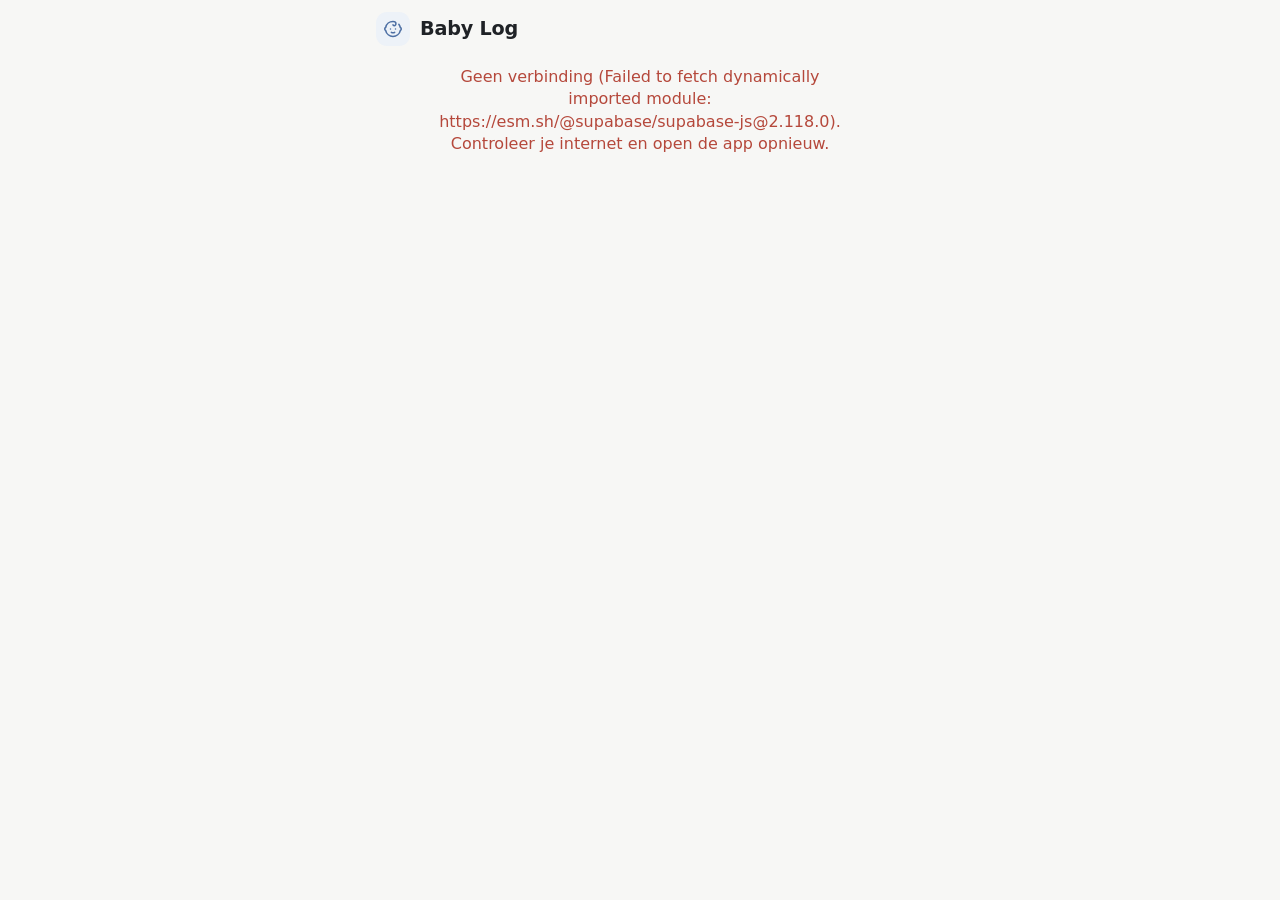
==== index.html @ 37e550c6 "Add daily vitamin K and D tick-off with evening reminder Vitamins are entries (type 'vitamin', kind " ====
<!doctype html>
<html lang="nl">
<head>
  <meta charset="utf-8">
  <meta name="viewport" content="width=device-width, initial-scale=1, viewport-fit=cover">
  <title>Baby Log</title>
  <meta name="description" content="Houd samen voedingen en luiers bij.">
  <meta name="theme-color" content="#f7f7f5" media="(prefers-color-scheme: light)">
  <meta name="theme-color" content="#131417" media="(prefers-color-scheme: dark)">
  <meta name="apple-mobile-web-app-capable" content="yes">
  <meta name="apple-mobile-web-app-status-bar-style" content="default">
  <meta name="apple-mobile-web-app-title" content="Baby Log">
  <link rel="manifest" href="manifest.webmanifest">
  <link rel="icon" href="icons/icon.svg" type="image/svg+xml">
  <link rel="apple-touch-icon" href="icons/apple-touch-icon.png">
  <link rel="stylesheet" href="styles.css">
</head>
<body>
  <!-- Icons: based on Lucide (lucide.dev, ISC license), bundled inline so they work offline. -->
  <svg xmlns="http://www.w3.org/2000/svg" style="display:none">
    <symbol id="i-baby" viewBox="0 0 24 24"><path d="M9 12h.01"/><path d="M15 12h.01"/><path d="M10 16c.5.3 1.2.5 2 .5s1.5-.2 2-.5"/><path d="M19 6.3a9 9 0 0 1 1.8 3.9 2 2 0 0 1 0 3.6 9 9 0 0 1-17.6 0 2 2 0 0 1 0-3.6A9 9 0 0 1 12 3c2 0 3.5 1.1 3.5 2.5s-.9 2.5-2 2.5c-.8 0-1.5-.4-1.5-1"/></symbol>
    <symbol id="i-settings" viewBox="0 0 24 24"><path d="M12.22 2h-.44a2 2 0 0 0-2 2v.18a2 2 0 0 1-1 1.73l-.43.25a2 2 0 0 1-2 0l-.15-.08a2 2 0 0 0-2.73.73l-.22.38a2 2 0 0 0 .73 2.73l.15.1a2 2 0 0 1 1 1.72v.51a2 2 0 0 1-1 1.74l-.15.09a2 2 0 0 0-.73 2.73l.22.38a2 2 0 0 0 2.73.73l.15-.08a2 2 0 0 1 2 0l.43.25a2 2 0 0 1 1 1.73V20a2 2 0 0 0 2 2h.44a2 2 0 0 0 2-2v-.18a2 2 0 0 1 1-1.73l.43-.25a2 2 0 0 1 2 0l.15.08a2 2 0 0 0 2.73-.73l.22-.39a2 2 0 0 0-.73-2.73l-.15-.08a2 2 0 0 1-1-1.74v-.5a2 2 0 0 1 1-1.74l.15-.09a2 2 0 0 0 .73-2.73l-.22-.38a2 2 0 0 0-2.73-.73l-.15.08a2 2 0 0 1-2 0l-.43-.25a2 2 0 0 1-1-1.73V4a2 2 0 0 0-2-2z"/><circle cx="12" cy="12" r="3"/></symbol>
    <symbol id="i-bottle" viewBox="0 0 24 24"><path d="M8 2h8"/><path d="M9 2v2.789a4 4 0 0 1-.672 2.219l-.656.984A4 4 0 0 0 7 10.212V20a2 2 0 0 0 2 2h6a2 2 0 0 0 2-2v-9.789a4 4 0 0 0-.672-2.219l-.656-.984A4 4 0 0 1 15 4.788V2"/><path d="M7 15a6.472 6.472 0 0 1 5 0 6.47 6.47 0 0 0 5 0"/></symbol>
    <symbol id="i-droplet" viewBox="0 0 24 24"><path d="M12 22a7 7 0 0 0 7-7c0-2-1-3.9-3-5.5s-3.5-4-4-6.5c-.5 2.5-2 4.9-4 6.5C6 11.1 5 13 5 15a7 7 0 0 0 7 7z"/></symbol>
    <symbol id="i-poop" viewBox="0 0 24 24"><path d="M5.5 20.5h13a2.5 2.5 0 0 0 0-5h-13a2.5 2.5 0 0 0 0 5Z"/><path d="M7.5 15.5a2.5 2.5 0 0 1 0-5h9a2.5 2.5 0 0 1 0 5"/><path d="M9.5 10.5a2.5 2.5 0 0 1 0-5h3c1.2 0 2-1.2 1.6-2.5 1.8.5 3.4 2 3.4 4 0 1.9-1.3 3.5-3 3.5"/></symbol>
    <symbol id="i-play" viewBox="0 0 24 24"><polygon points="6 3 20 12 6 21 6 3"/></symbol>
    <symbol id="i-pause" viewBox="0 0 24 24"><rect x="14" y="4" width="4" height="16" rx="1"/><rect x="6" y="4" width="4" height="16" rx="1"/></symbol>
    <symbol id="i-chevron-left" viewBox="0 0 24 24"><path d="m15 18-6-6 6-6"/></symbol>
    <symbol id="i-chevron-right" viewBox="0 0 24 24"><path d="m9 18 6-6-6-6"/></symbol>
    <symbol id="i-history" viewBox="0 0 24 24"><path d="M3 12a9 9 0 1 0 9-9 9.75 9.75 0 0 0-6.74 2.74L3 8"/><path d="M3 3v5h5"/><path d="M12 7v5l4 2"/></symbol>
    <symbol id="i-bell" viewBox="0 0 24 24"><path d="M10.268 21a2 2 0 0 0 3.464 0"/><path d="M3.262 15.326A1 1 0 0 0 4 17h16a1 1 0 0 0 .74-1.673C19.41 13.956 18 12.499 18 8A6 6 0 0 0 6 8c0 4.499-1.411 5.956-2.738 7.326"/></symbol>
    <symbol id="i-circle" viewBox="0 0 24 24"><circle cx="12" cy="12" r="9"/></symbol>
    <symbol id="i-circle-check" viewBox="0 0 24 24"><circle cx="12" cy="12" r="9"/><path d="m8.5 12 2.5 2.5 4.5-5"/></symbol>
    <symbol id="i-pipette" viewBox="0 0 24 24"><path d="m2 22 1-1h3l9-9"/><path d="M3 21v-3l9-9"/><path d="m15 6 3.4-3.4a2.1 2.1 0 1 1 3 3L18 9l.4.4a2.1 2.1 0 1 1-3 3l-3.8-3.8a2.1 2.1 0 1 1 3-3l.4.4Z"/></symbol>
    <symbol id="i-clock" viewBox="0 0 24 24"><circle cx="12" cy="12" r="10"/><polyline points="12 6 12 12 16 14"/></symbol>
  </svg>
  <header class="topbar">
    <h1><span class="logo"><svg class="i" aria-hidden="true"><use href="#i-baby"/></svg></span>Baby Log</h1>
    <button id="settings-btn" class="icon-btn" aria-label="Instellingen">
      <svg class="i" aria-hidden="true"><use href="#i-settings"/></svg>
    </button>
  </header>

  <!-- Shared mode: sign in, then create or join a baby's log -->
  <section id="gate" class="gate" hidden aria-live="polite">
    <p id="gate-invite" class="gate-invite" hidden></p>

    <form id="gate-signin" class="gate-card" hidden>
      <h2>Inloggen</h2>
      <p class="muted">We mailen je een link om in te loggen. Geen wachtwoord nodig.</p>
      <label class="field">E-mailadres
        <input type="email" id="signin-email" required autocomplete="email" inputmode="email" placeholder="jij@voorbeeld.nl">
      </label>
      <button class="primary">Stuur me een inloglink</button>
    </form>

    <form id="gate-code" class="gate-card" hidden>
      <h2>Check je e-mail</h2>
      <p class="muted">We hebben een e-mail gestuurd naar <b id="code-email"></b>. <span id="code-hint">Tik op de link op deze telefoon, of vul hier de code uit de e-mail in.</span></p>
      <label class="field">Code
        <input type="text" id="signin-code" inputmode="numeric" autocomplete="one-time-code" pattern="[0-9]{6,10}" maxlength="10" required placeholder="123456">
      </label>
      <button class="primary">Inloggen</button>
      <button type="button" class="link-btn" id="code-back">Ander e-mailadres gebruiken</button>
    </form>

    <form id="gate-join" class="gate-card" hidden>
      <h2 id="join-title">Meedoen met het logboek</h2>
      <label class="field">Je naam
        <input type="text" id="join-name" maxlength="40" required autocomplete="given-name" placeholder="bijv. Sam">
        <small>Staat bij wat je invoert, zodat anderen zien wie het deed.</small>
      </label>
      <button class="primary">Meedoen</button>
      <button type="button" class="link-btn" id="join-skip">Nu niet, ik maak mijn eigen logboek</button>
    </form>

    <form id="gate-create" class="gate-card" hidden>
      <h2>Maak je logboek aan</h2>
      <p class="muted">Daarna kun je meteen andere verzorgers uitnodigen.</p>
      <label class="field">Naam van de baby
        <input type="text" id="create-baby" maxlength="60" required placeholder="bijv. Mila">
      </label>
      <label class="field">Je naam
        <input type="text" id="create-name" maxlength="40" required autocomplete="given-name" placeholder="bijv. Alex">
      </label>
      <button class="primary">Logboek aanmaken</button>
      <p class="muted">Heb je een uitnodigingslink gekregen? Open die link om mee te doen met dat logboek.</p>
    </form>

    <p id="gate-error" class="gate-error" role="alert" hidden></p>
  </section>

  <main>
    <div id="mode-banner" class="banner" hidden></div>

    <section class="status" aria-live="polite">
      <article class="status-card feed" id="feed-card">
        <h2><span class="badge"><svg class="i" aria-hidden="true"><use href="#i-bottle"/></svg></span>Laatste voeding</h2>
        <p class="ago" id="last-feed-ago">–</p>
        <p class="detail" id="last-feed-detail">Nog niets gelogd</p>
        <p class="next" id="next-feed"></p>
      </article>
      <article class="status-card diaper">
        <h2><span class="badge"><svg class="i" aria-hidden="true"><use href="#i-droplet"/></svg></span>Laatste luier</h2>
        <p class="ago" id="last-diaper-ago">–</p>
        <p class="detail" id="last-diaper-detail">Nog niets gelogd</p>
      </article>
    </section>
    <div id="due-banner" class="due-banner" role="status" hidden><svg class="i" aria-hidden="true"><use href="#i-bell"/></svg><span id="due-text"></span></div>
    <div id="vit-banner" class="due-banner" role="status" hidden><svg class="i" aria-hidden="true"><use href="#i-bell"/></svg><span id="vit-banner-text"></span></div>

    <section class="actions" aria-label="Iets loggen">
      <h2 class="section-title">Voeding</h2>
      <div id="feed-idle">
        <button class="big-btn feed wide" id="start-feed">
          <svg class="i lg" aria-hidden="true"><use href="#i-bottle"/></svg><span>Voeding starten</span>
        </button>
        <button class="link-btn subtle" id="add-past-feed"><svg class="i" aria-hidden="true"><use href="#i-history"/></svg>Eerdere voeding invoeren</button>
      </div>

      <div id="feed-active" class="session-card" hidden>
        <div class="session-head">
          <div>
            <strong>Voeding bezig</strong>
            <span class="muted" id="session-since"></span>
          </div>
          <button class="link-btn subtle" id="session-edit">Aanpassen</button>
        </div>
        <div class="btn-row two">
          <button class="big-btn feed timer" data-side="left">
            <span class="side">Links</span>
            <span class="clock" id="clock-left">0:00</span>
            <span class="state" id="state-left"><svg class="i" aria-hidden="true"><use href="#i-play"/></svg>Start</span>
          </button>
          <button class="big-btn feed timer" data-side="right">
            <span class="side">Rechts</span>
            <span class="clock" id="clock-right">0:00</span>
            <span class="state" id="state-right"><svg class="i" aria-hidden="true"><use href="#i-play"/></svg>Start</span>
          </button>
        </div>
        <div class="bottle-row">
          <span class="row-label"><svg class="i" aria-hidden="true"><use href="#i-bottle"/></svg>Fles</span>
          <div class="chips" id="session-bottle-chips"></div>
        </div>
        <div class="session-actions">
          <button class="secondary" id="session-cancel">Annuleren</button>
          <button class="primary" id="session-finish">Voeding afronden</button>
        </div>
      </div>

      <h2 class="section-title">Luier</h2>
      <div class="btn-row">
        <button class="big-btn diaper" data-type="diaper" data-kind="wet">
          <svg class="i lg" aria-hidden="true"><use href="#i-droplet"/></svg><span>Nat</span>
        </button>
        <button class="big-btn diaper" data-type="diaper" data-kind="dirty">
          <svg class="i lg" aria-hidden="true"><use href="#i-poop"/></svg><span>Poep</span>
        </button>
        <button class="big-btn diaper" data-type="diaper" data-kind="both">
          <span class="pair"><svg class="i lg" aria-hidden="true"><use href="#i-droplet"/></svg><svg class="i lg" aria-hidden="true"><use href="#i-poop"/></svg></span><span>Beide</span>
        </button>
      </div>

      <h2 class="section-title">Vitamines vandaag</h2>
      <div class="vit-row" id="vit-today"></div>
    </section>

    <section class="day" aria-label="Dagoverzicht">
      <div class="day-head">
        <button class="icon-btn small" id="day-prev" aria-label="Vorige dag"><svg class="i" aria-hidden="true"><use href="#i-chevron-left"/></svg></button>
        <h2 id="day-title">Vandaag</h2>
        <button class="icon-btn small" id="day-next" aria-label="Volgende dag"><svg class="i" aria-hidden="true"><use href="#i-chevron-right"/></svg></button>
      </div>
      <div class="vit-day" id="vit-day-wrap" hidden>
        <span class="row-label"><svg class="i" aria-hidden="true"><use href="#i-pipette"/></svg>Vitamines</span>
        <div class="vit-row compact" id="vit-day"></div>
      </div>
      <div class="day-stats" id="day-stats"></div>
      <div class="day-bar" id="day-bar" aria-hidden="true"></div>
      <ol id="timeline" class="timeline"></ol>
      <p id="timeline-empty" class="empty">Nog niets gelogd op deze dag.</p>
    </section>
  </main>

  <div id="toast" class="toast" role="status" hidden>
    <span id="toast-text"></span>
    <button id="toast-undo" class="link-btn">Ongedaan maken</button>
  </div>

  <!-- Feeding session: finish, edit or enter afterwards -->
  <dialog id="session-dialog" class="sheet">
    <form method="dialog" id="session-form">
      <h2 id="session-title" tabindex="-1" autofocus>Voeding afronden</h2>
      <div class="grid-2 times">
        <label class="field">Begin
          <input type="datetime-local" id="s-start" required>
        </label>
        <label class="field">Einde
          <input type="datetime-local" id="s-end">
        </label>
      </div>
      <p class="muted small" id="s-duration"></p>
      <div class="grid-3">
        <label class="field">Links (min)
          <input type="number" id="s-left" inputmode="numeric" min="0" max="600" placeholder="0">
        </label>
        <label class="field">Rechts (min)
          <input type="number" id="s-right" inputmode="numeric" min="0" max="600" placeholder="0">
        </label>
        <label class="field">Fles (ml)
          <input type="number" id="s-ml" inputmode="numeric" min="0" max="999" placeholder="0">
        </label>
      </div>
      <div class="chips" id="s-ml-chips"></div>
      <fieldset class="tags">
        <legend>Hoe ging het?</legend>
        <div class="chips" id="s-tags-how"></div>
      </fieldset>
      <fieldset class="tags">
        <legend>Baby was</legend>
        <div class="chips" id="s-tags-baby"></div>
      </fieldset>
      <label class="field">Notitie
        <input type="text" id="s-note" maxlength="500" placeholder="Optioneel">
      </label>
      <div class="sheet-actions">
        <button value="delete" formnovalidate class="danger" id="s-delete">Verwijderen</button>
        <span class="spacer"></span>
        <button value="cancel" formnovalidate class="secondary">Annuleren</button>
        <button value="save" class="primary" id="s-save">Opslaan</button>
      </div>
    </form>
  </dialog>

  <!-- Edit diaper (or old single feed) -->
  <dialog id="edit-dialog" class="sheet">
    <form method="dialog" id="edit-form">
      <h2 id="edit-title" tabindex="-1" autofocus>Bewerken</h2>
      <label class="field">Tijd
        <input type="datetime-local" id="edit-time" required>
      </label>
      <label class="field" id="edit-amount-field">Hoeveelheid (ml)
        <input type="number" id="edit-amount" inputmode="numeric" min="1" max="999">
      </label>
      <label class="field">Notitie
        <input type="text" id="edit-note" maxlength="500" placeholder="Optioneel">
      </label>
      <div class="sheet-actions">
        <button value="delete" formnovalidate class="danger" id="edit-delete">Verwijderen</button>
        <span class="spacer"></span>
        <button value="cancel" formnovalidate class="secondary">Annuleren</button>
        <button value="save" class="primary">Opslaan</button>
      </div>
    </form>
  </dialog>

  <!-- Settings / first run -->
  <dialog id="settings-dialog" class="sheet">
    <form method="dialog" id="settings-form">
      <h2 id="settings-title" tabindex="-1" autofocus>Instellingen</h2>
      <label class="field">Je naam
        <input type="text" id="settings-name" maxlength="40" placeholder="bijv. Alex" autocomplete="given-name">
        <small>Staat bij wat je logt, zodat anderen zien wie het deed.</small>
      </label>
      <label class="field">Voedingsinterval (uur)
        <input type="number" id="settings-interval" inputmode="decimal" min="1" max="8" step="0.5">
        <small>Na zoveel uur sinds het begin van de laatste voeding krijg je een seintje.</small>
      </label>
      <div id="share-block" class="share-block">
        <h3 id="members-title">Verzorgers</h3>
        <ul id="member-list" class="member-list"></ul>
        <h3>Iemand uitnodigen</h3>
        <p class="muted">Maakt een link die 7 dagen werkt. Wie hem opent, logt in met e-mail en doet mee met dit logboek.</p>
        <button type="button" id="make-invite" class="secondary">Uitnodigingslink maken</button>
        <div class="copy-row" id="invite-row" hidden>
          <input type="text" id="invite-link" readonly aria-label="Uitnodigingslink">
          <button type="button" id="copy-invite" class="secondary">Delen</button>
        </div>
        <p class="muted" id="open-invites" hidden>
          <span id="open-invites-text"></span>
          <button type="button" class="link-btn" id="revoke-invites">Intrekken</button>
        </p>
        <p class="muted signed-in">Ingelogd als <span id="signed-in-as"></span>
          <button type="button" class="link-btn" id="sign-out">Uitloggen</button></p>
      </div>
      <p id="local-note" class="muted" hidden>
        Dit logboek staat alleen op dit apparaat. Koppel Supabase om het tussen telefoons te delen (zie de README).
      </p>
      <div class="sheet-actions">
        <span class="spacer"></span>
        <button value="save" class="primary">Klaar</button>
      </div>
    </form>
  </dialog>

  <script type="module" src="js/app.js"></script>
</body>
</html>
---- styles.css ----
:root {
  --bg: #f7f7f5;
  --surface: #ffffff;
  --surface-2: #f0f0ed;
  --text: #1f2226;
  --muted: #71747b;
  --border: #e7e6e2;
  --feed: #4d6fa3;
  --feed-soft: #edf2f8;
  --diaper: #4c8770;
  --diaper-soft: #ebf4ef;
  --danger: #b5483b;
  --shadow: 0 1px 2px rgb(20 24 30 / .04);
  --radius: 18px;
  color-scheme: light;
}
@media (prefers-color-scheme: dark) {
  :root {
    --bg: #131417;
    --surface: #1c1d21;
    --surface-2: #25272c;
    --text: #e9e9e7;
    --muted: #9b9da4;
    --border: #2c2e34;
    --feed: #9fb7dd;
    --feed-soft: #1f2734;
    --diaper: #90c7b0;
    --diaper-soft: #1a2a24;
    --danger: #ec8b7c;
    --shadow: none;
    color-scheme: dark;
  }
}

* { box-sizing: border-box; }
html { -webkit-text-size-adjust: 100%; }
body {
  margin: 0;
  background: var(--bg);
  color: var(--text);
  font: 16px/1.4 system-ui, -apple-system, "Segoe UI", Roboto, sans-serif;
  padding: env(safe-area-inset-top) env(safe-area-inset-right) env(safe-area-inset-bottom) env(safe-area-inset-left);
}
button, input { font: inherit; color: inherit; }
button { cursor: pointer; -webkit-tap-highlight-color: transparent; }
[hidden] { display: none !important; }

.topbar, main { max-width: 560px; margin: 0 auto; padding: 0 16px; }
.topbar { display: flex; align-items: center; justify-content: space-between; padding-top: 12px; }
.topbar h1 { font-size: 1.2rem; margin: 0; display: flex; align-items: center; gap: 10px; letter-spacing: -.01em; }
.logo { display: grid; place-items: center; width: 34px; height: 34px; border-radius: 11px; background: var(--feed-soft); color: var(--feed); }
.logo .i { width: 20px; height: 20px; }

/* icons (sprite in index.html) */
.i { width: 18px; height: 18px; flex: none; fill: none; stroke: currentColor; stroke-width: 1.8; stroke-linecap: round; stroke-linejoin: round; vertical-align: -3px; }
.i.lg { width: 28px; height: 28px; stroke-width: 1.6; }
.icon-btn { background: none; border: 0; padding: 10px; margin-right: -10px; border-radius: 50%; }
.icon-btn { color: var(--muted); display: grid; place-items: center; }
.icon-btn .i { width: 22px; height: 22px; }

.banner {
  margin: 8px 0 0; padding: 10px 14px; border-radius: 12px;
  background: var(--surface-2); color: var(--muted); font-size: .9rem;
}
.banner.error { color: var(--danger); }

.status { display: grid; grid-template-columns: 1fr 1fr; gap: 12px; margin-top: 14px; }
.status-card {
  background: var(--surface); border-radius: var(--radius); padding: 14px 16px;
  box-shadow: var(--shadow); border: 1px solid var(--border);
}
.status-card h2 { margin: 0; font-size: .85rem; font-weight: 600; color: var(--muted); display: flex; flex-direction: column; align-items: flex-start; gap: 10px; }
.status-card .badge { display: grid; place-items: center; width: 28px; height: 28px; border-radius: 9px; background: var(--feed-soft); color: var(--feed); }
.status-card.diaper .badge { background: var(--diaper-soft); color: var(--diaper); }
.status-card .badge .i { width: 16px; height: 16px; }
.status-card .ago { margin: 10px 0 2px; font-size: 1.45rem; font-weight: 700; letter-spacing: -.01em; line-height: 1.2; font-variant-numeric: tabular-nums; }
.status-card .detail { margin: 0; color: var(--muted); font-size: .9rem; }

.section-title { font-size: .95rem; font-weight: 600; color: var(--text); margin: 26px 0 10px; }
.btn-row { display: grid; grid-template-columns: repeat(3, 1fr); gap: 10px; }
.big-btn {
  position: relative; min-height: 96px; border: 0; border-radius: var(--radius);
  display: flex; flex-direction: column; align-items: center; justify-content: center; gap: 4px;
  font-weight: 600; font-size: 1rem; gap: 8px;
  transition: transform .08s ease, filter .15s ease;
}
.big-btn:active { transform: scale(.96); }
.big-btn .pair { display: flex; gap: 2px; height: 28px; align-items: center; }
.big-btn .pair .i.lg { width: 24px; height: 24px; }
.big-btn.feed { background: var(--feed-soft); color: var(--feed); }
.big-btn.diaper { background: var(--diaper-soft); color: var(--diaper); }
.big-btn .hint {
  position: absolute; top: 6px; right: 8px; font-size: .68rem; font-weight: 700;
  background: var(--feed); color: var(--surface); border-radius: 999px; padding: 1px 7px;
}
.big-btn .hint:empty { display: none; }
.big-btn.flash { animation: flash .5s ease; }
@keyframes flash { 50% { filter: brightness(1.15) saturate(1.3); transform: scale(1.03); } }

.today {
  display: flex; flex-wrap: wrap; gap: 8px 18px; margin-top: 18px; padding: 12px 16px;
  background: var(--surface); border-radius: var(--radius); box-shadow: var(--shadow); font-size: .92rem;
}
.today:empty { display: none; }
.today b { font-variant-numeric: tabular-nums; }
.today .label { color: var(--muted); margin-right: auto; width: 100%; font-size: .8rem; text-transform: uppercase; letter-spacing: .04em; }

.timeline { list-style: none; margin: 0; padding: 0 0 40px; }
.timeline .day { font-size: .8rem; font-weight: 600; color: var(--muted); margin: 16px 0 6px; }
.entry {
  display: flex; align-items: center; gap: 12px; width: 100%; text-align: left;
  background: var(--surface); border: 1px solid var(--border); border-radius: 14px; padding: 12px 14px; margin-bottom: 8px;
  box-shadow: var(--shadow);
}
.entry .time { font-variant-numeric: tabular-nums; font-weight: 600; min-width: 3.2em; }
.entry .dot { display: grid; place-items: center; width: 32px; height: 32px; border-radius: 10px; background: var(--feed-soft); color: var(--feed); flex: none; }
.entry.diaper .dot { background: var(--diaper-soft); color: var(--diaper); }
.entry .dot .i { width: 17px; height: 17px; }
.entry .what { flex: 1; min-width: 0; }
.entry .what small { display: block; color: var(--muted); white-space: nowrap; overflow: hidden; text-overflow: ellipsis; }
.entry .gap { color: var(--muted); font-size: .82rem; white-space: nowrap; }
.empty { color: var(--muted); text-align: center; padding: 24px 0; }

.toast {
  position: fixed; left: 50%; bottom: calc(18px + env(safe-area-inset-bottom)); transform: translateX(-50%);
  background: var(--text); color: var(--bg); border-radius: 999px; padding: 10px 10px 10px 18px;
  display: flex; gap: 12px; align-items: center; box-shadow: 0 6px 24px rgb(0 0 0 / .25);
  width: max-content; max-width: calc(100vw - 32px); z-index: 10;
}
#toast-text { overflow: hidden; text-overflow: ellipsis; white-space: nowrap;
}
.link-btn { background: none; border: 0; color: inherit; font-weight: 700; padding: 6px 10px; text-decoration: underline; }

.sheet {
  border: 0; padding: 0; border-radius: 22px 22px 0 0; width: 100%; max-width: 560px;
  margin: auto auto 0; background: var(--surface); color: var(--text);
}
@media (min-width: 600px) { .sheet { border-radius: 22px; margin: auto; } }
.sheet::backdrop { background: rgb(0 0 0 / .4); }
.sheet form { padding: 20px 16px calc(20px + env(safe-area-inset-bottom)); display: grid; gap: 14px; }
.sheet h2 { margin: 0; font-size: 1.2rem; }
.sheet h3 { margin: 0 0 4px; font-size: 1rem; }
.field { display: grid; gap: 6px; font-weight: 600; font-size: .9rem; }
.field small { font-weight: 400; color: var(--muted); }
.field input, .copy-row input {
  width: 100%; padding: 12px; border-radius: 12px; border: 1px solid var(--border);
  background: var(--bg); font-size: 1rem; min-width: 0;
}
.chips { display: flex; flex-wrap: wrap; gap: 8px; }
.chip {
  border: 1px solid var(--border); background: var(--bg); border-radius: 999px;
  padding: 10px 16px; font-weight: 600; font-variant-numeric: tabular-nums;
}
.chip { background: var(--surface); }
.chip[aria-pressed="true"] { background: var(--feed); color: var(--surface); border-color: var(--feed); }
.sheet-actions { display: flex; gap: 10px; align-items: center; justify-content: flex-end; margin-top: 4px; }
.sheet-actions .spacer { flex: 1; }
.primary, .secondary, .danger { border-radius: 12px; padding: 12px 18px; font-weight: 600; border: 0; }
.primary { background: var(--feed); color: var(--surface); }
.secondary { background: var(--surface-2); }
.danger { background: none; color: var(--danger); padding-left: 4px; }
.muted { color: var(--muted); margin: 0; font-size: .9rem; }
.share-block { display: grid; gap: 6px; }
.copy-row { display: flex; gap: 8px; }

/* sign-in / join / create screen (shared mode) */
.gate { max-width: 460px; margin: 0 auto; padding: 20px 16px 40px; display: grid; gap: 14px; }
.gate-card {
  background: var(--surface); border-radius: var(--radius); box-shadow: var(--shadow); border: 1px solid var(--border);
  padding: 20px 16px; display: grid; gap: 14px;
}
.gate-card h2 { margin: 0; font-size: 1.25rem; }
.gate-card .link-btn { justify-self: center; font-weight: 600; color: var(--muted); }
.gate-invite { margin: 0; padding: 12px 16px; border-radius: 14px; background: var(--feed-soft); color: var(--feed); font-weight: 600; }
.gate-error { margin: 0; color: var(--danger); text-align: center; }
button:disabled { opacity: .6; cursor: default; }

/* caregivers list in settings */
.member-list { list-style: none; margin: 0 0 10px; padding: 0; display: grid; gap: 4px; }
.member-list li { display: flex; align-items: center; gap: 8px; padding: 8px 12px; background: var(--bg); border-radius: 12px; }
.member-list .who { flex: 1; min-width: 0; overflow: hidden; text-overflow: ellipsis; white-space: nowrap; }
.member-list .role { color: var(--muted); font-size: .8rem; }
.member-list .danger { padding: 4px 6px; font-size: .9rem; }
.share-block h3 { margin-top: 6px; }
.signed-in { margin-top: 8px; word-break: break-all; }
.signed-in .link-btn { padding: 4px 6px; }

/* ---------- feeding sessions ---------- */
:root { --due: #a86a22; --due-soft: #f8efe2; }
@media (prefers-color-scheme: dark) { :root { --due: #e5b475; --due-soft: #2e2519; } }

.status-card .next { margin: 6px 0 0; font-size: .85rem; font-weight: 600; color: var(--feed); }
.status-card .next:empty { display: none; }
.status-card.due { border-color: var(--due); }
.status-card.due .badge { background: var(--due-soft); color: var(--due); }
.status-card.due .ago, .status-card.due .next { color: var(--due); }
.due-banner {
  margin-top: 12px; padding: 12px 14px; border-radius: 14px;
  background: var(--due-soft); color: var(--due); font-weight: 600; font-size: .92rem;
  display: flex; gap: 10px; align-items: flex-start;
}
.due-banner .i { margin-top: 1px; }

.big-btn.wide { width: 100%; min-height: 84px; flex-direction: row; gap: 12px; font-size: 1.15rem; }
.link-btn.subtle { color: var(--muted); font-weight: 600; font-size: .9rem; text-decoration: none; padding: 10px 4px; display: inline-flex; align-items: center; gap: 6px; }
.link-btn.subtle .i { width: 16px; height: 16px; }
#feed-idle { display: grid; justify-items: center; gap: 2px; }

.session-card {
  background: var(--surface); border-radius: var(--radius); padding: 14px; box-shadow: var(--shadow);
  display: grid; gap: 12px; border: 1.5px solid var(--feed);
}
.session-head { display: flex; justify-content: space-between; align-items: center; gap: 8px; }
.session-head .muted { display: inline; font-size: .85rem; }
.session-head .link-btn { padding: 4px; flex: none; }
.btn-row.two { grid-template-columns: 1fr 1fr; }
.big-btn.timer { min-height: 120px; gap: 2px; }
.big-btn.timer .side { font-size: .95rem; }
.big-btn.timer .clock { font-size: 2rem; font-weight: 700; font-variant-numeric: tabular-nums; line-height: 1.1; }
.big-btn.timer .state { font-size: .85rem; opacity: .85; display: inline-flex; align-items: center; gap: 5px; }
.big-btn.timer .state .i { width: 13px; height: 13px; fill: currentColor; }
.big-btn.timer.running { background: var(--feed); color: var(--surface); }
.bottle-row { display: grid; gap: 8px; font-weight: 600; color: var(--muted); font-size: .9rem; }
.row-label { display: flex; align-items: center; gap: 6px; }
.row-label .i { width: 16px; height: 16px; }
.session-actions { display: grid; grid-template-columns: 1fr 2fr; gap: 10px; }

.grid-2, .grid-3 { display: grid; gap: 10px; }
.grid-2 { grid-template-columns: 1fr 1fr; }
.grid-3 { grid-template-columns: 1fr 1fr 1fr; }
.grid-2 input[type="datetime-local"] { font-size: .9rem; padding: 10px 8px; }
.small { font-size: .85rem; }
.tags { border: 0; padding: 0; margin: 0; }
.tags legend { font-weight: 600; font-size: .9rem; margin-bottom: 8px; padding: 0; }
.chip { padding: 8px 14px; font-size: .9rem; }
/* ---------- bottom sheets on small phones (iPhone 13 mini, Safari top or bottom address bar) ---------- */
/* vh in iOS Safari ignores the address bar, so a 92vh sheet was taller than the visible screen and its
   top (the times) slid under the bar. dvh follows the real visible height; vh stays as fallback. */
.sheet {
  max-height: calc(100vh - 24px);
  max-height: calc(100dvh - max(12px, env(safe-area-inset-top)) - 12px);
  overflow-y: auto; overscroll-behavior: contain; -webkit-overflow-scrolling: touch;
}
/* keep the page behind the sheet still */
html:has(dialog[open]) { overflow: hidden; }
.sheet h2:focus { outline: none; }
/* iOS zooms in on any field under 16px when you tap it, which pushed the sheet off screen */
input, select, textarea { font-size: max(16px, 1rem) !important; }
/* iOS draws date/time fields as centered pills with their own height; make them look like the other fields */
input[type="datetime-local"] {
  -webkit-appearance: none; appearance: none; display: block;
  min-height: 48px; text-align: left; line-height: 1.3;
}
input[type="datetime-local"]::-webkit-date-and-time-value { text-align: left; margin: 0; }
.grid-2 input[type="datetime-local"] { padding: 12px; }
/* save/cancel stay in view while scrolling a long sheet */
.sheet-actions {
  position: sticky; bottom: 0; z-index: 1;
  margin: 4px -16px calc(-20px - env(safe-area-inset-bottom));
  padding: 12px 16px calc(12px + env(safe-area-inset-bottom));
  background: var(--surface); border-top: 1px solid var(--border);
}
@media (max-width: 420px) {
  /* two full date+time values don't fit side by side on a 375px screen */
  .grid-2.times { grid-template-columns: 1fr; gap: 12px; }
  .grid-2.times .field { grid-template-columns: 4.2em 1fr; align-items: center; }
  .sheet form { gap: 12px; }
  /* Verwijderen + Annuleren + Afronden were wider than the screen and pushed the whole sheet sideways */
  .sheet-actions { display: grid; grid-template-columns: auto 1fr 1.3fr; gap: 8px; }
  .sheet-actions:not(:has(.danger:not([hidden]))) { grid-template-columns: 1fr 1.3fr; }
  .sheet-actions .spacer { display: none; }
  .sheet-actions > button:only-of-type { grid-column: 1 / -1; }
  .sheet-actions .primary, .sheet-actions .secondary { padding: 12px 8px; }
  .sheet-actions .danger { padding: 12px 4px 12px 0; }
}
.sheet form { grid-template-columns: minmax(0, 1fr); }
.sheet { overflow-x: hidden; }

/* ---------- day overview ---------- */
.day { margin-top: 26px; padding-bottom: 40px; }
.day-head { display: flex; align-items: center; justify-content: space-between; }
.day-head h2 { margin: 0; font-size: 1.1rem; }
.icon-btn.small { padding: 8px; margin: 0; color: var(--muted); border-radius: 10px; background: var(--surface); border: 1px solid var(--border); }
.icon-btn.small .i { width: 18px; height: 18px; }
.icon-btn.small:disabled { opacity: .25; }
.day-stats {
  display: grid; grid-template-columns: repeat(3, 1fr); gap: 8px; margin-top: 10px;
}
.day-stats:empty { display: none; }
.stat { background: var(--surface); border: 1px solid var(--border); border-radius: 14px; padding: 10px 12px; box-shadow: var(--shadow); display: grid; }
.stat b { font-size: 1.25rem; font-variant-numeric: tabular-nums; }
.stat b small { color: var(--muted); font-weight: 400; margin: 0 2px; }
.stat span { color: var(--muted); font-size: .78rem; }
.day-bar {
  position: relative; height: 34px; margin: 14px 0 22px; border-radius: 8px; background: var(--surface-2);
}
.day-bar .blk { position: absolute; top: 4px; bottom: 4px; border-radius: 4px; background: var(--feed); }
.day-bar .tick { position: absolute; top: 0; bottom: 0; width: 3px; margin-left: -1px; border-radius: 2px; background: var(--diaper); opacity: .8; }
.day-bar .now { position: absolute; top: -3px; bottom: -3px; width: 2px; background: var(--text); opacity: .5; }
.day-bar .hour { position: absolute; top: 100%; font-size: .68rem; color: var(--muted); transform: translateX(-50%); margin-top: 3px; }
.day-bar .hour:first-of-type { transform: none; }
.entry .time small { display: block; font-weight: 400; color: var(--muted); font-size: .8rem; }

/* ---------- vitamin K and D drops ---------- */
:root { --vit: #7d6aa8; --vit-soft: #f1eef8; }
@media (prefers-color-scheme: dark) { :root { --vit: #bcaee0; --vit-soft: #262233; } }
.vit-row { display: grid; grid-template-columns: 1fr 1fr; gap: 10px; }
.vit-btn {
  display: flex; align-items: center; gap: 10px; text-align: left; min-height: 64px;
  padding: 12px 14px; border-radius: var(--radius); border: 1.5px dashed var(--border);
  background: var(--surface); color: var(--text); transition: transform .08s ease;
}
.vit-btn:active { transform: scale(.97); }
.vit-btn .i { width: 26px; height: 26px; color: var(--muted); stroke-width: 1.6; }
.vit-btn b { display: block; font-size: 1rem; }
.vit-btn small { display: block; color: var(--muted); font-size: .82rem; font-weight: 400; }
.vit-btn[aria-pressed="true"] { background: var(--vit-soft); border: 1.5px solid transparent; color: var(--vit); }
.vit-btn[aria-pressed="true"] .i, .vit-btn[aria-pressed="true"] small { color: var(--vit); }
.vit-btn.flash { animation: flash .5s ease; }
.vit-row.compact .vit-btn { min-height: 52px; padding: 8px 12px; }
.vit-row.compact .vit-btn .i { width: 22px; height: 22px; }
.vit-day { display: grid; gap: 8px; margin-top: 12px; font-weight: 600; color: var(--muted); font-size: .9rem; }
.due-banner .banner-actions { display: flex; flex-wrap: wrap; gap: 8px; margin-top: 8px; }
.due-banner .banner-btn {
  border: 0; border-radius: 10px; padding: 9px 14px;
  background: var(--due); color: var(--surface); font-weight: 600; font-size: .88rem;
}
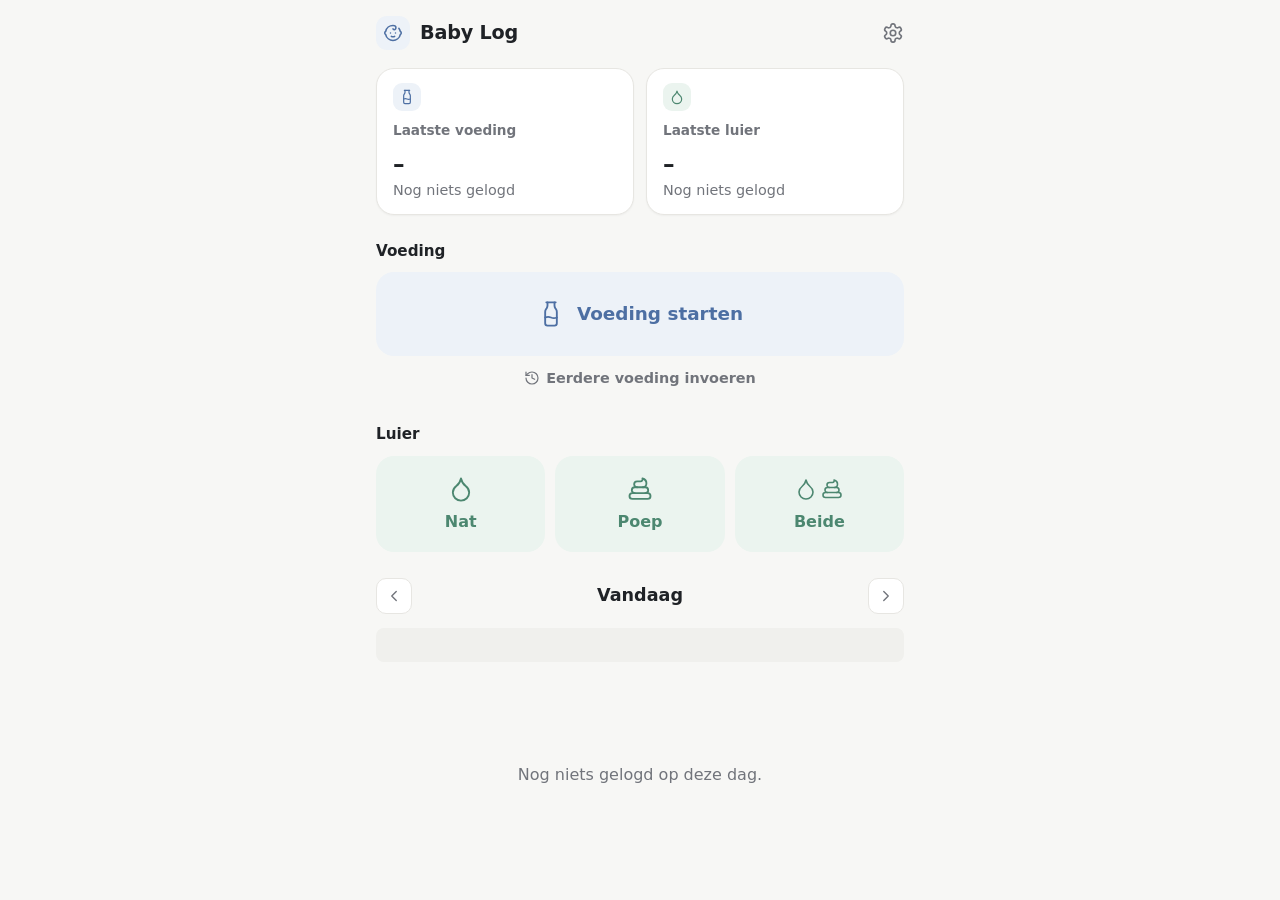
==== commit d52fc63f: "Explain what Baby Log is on the sign-in screen, add privacy page Google Safe Browsing flagged the si" ====
--- a/index.html
+++ b/index.html
@@ -3,8 +3,8 @@
 <head>
   <meta charset="utf-8">
   <meta name="viewport" content="width=device-width, initial-scale=1, viewport-fit=cover">
-  <title>Baby Log</title>
-  <meta name="description" content="Houd samen voedingen en luiers bij.">
+  <title>Baby Log – samen voedingen en luiers van je baby bijhouden</title>
+  <meta name="description" content="Baby Log is een gratis, persoonlijk logboek voor ouders en verzorgers om samen voedingen en luiers van hun baby bij te houden. Geen wachtwoord, geen betaalgegevens.">
   <meta name="theme-color" content="#f7f7f5" media="(prefers-color-scheme: light)">
   <meta name="theme-color" content="#131417" media="(prefers-color-scheme: dark)">
   <meta name="apple-mobile-web-app-capable" content="yes">
@@ -29,9 +29,6 @@
     <symbol id="i-chevron-right" viewBox="0 0 24 24"><path d="m9 18 6-6-6-6"/></symbol>
     <symbol id="i-history" viewBox="0 0 24 24"><path d="M3 12a9 9 0 1 0 9-9 9.75 9.75 0 0 0-6.74 2.74L3 8"/><path d="M3 3v5h5"/><path d="M12 7v5l4 2"/></symbol>
     <symbol id="i-bell" viewBox="0 0 24 24"><path d="M10.268 21a2 2 0 0 0 3.464 0"/><path d="M3.262 15.326A1 1 0 0 0 4 17h16a1 1 0 0 0 .74-1.673C19.41 13.956 18 12.499 18 8A6 6 0 0 0 6 8c0 4.499-1.411 5.956-2.738 7.326"/></symbol>
-    <symbol id="i-circle" viewBox="0 0 24 24"><circle cx="12" cy="12" r="9"/></symbol>
-    <symbol id="i-circle-check" viewBox="0 0 24 24"><circle cx="12" cy="12" r="9"/><path d="m8.5 12 2.5 2.5 4.5-5"/></symbol>
-    <symbol id="i-pipette" viewBox="0 0 24 24"><path d="m2 22 1-1h3l9-9"/><path d="M3 21v-3l9-9"/><path d="m15 6 3.4-3.4a2.1 2.1 0 1 1 3 3L18 9l.4.4a2.1 2.1 0 1 1-3 3l-3.8-3.8a2.1 2.1 0 1 1 3-3l.4.4Z"/></symbol>
     <symbol id="i-clock" viewBox="0 0 24 24"><circle cx="12" cy="12" r="10"/><polyline points="12 6 12 12 16 14"/></symbol>
   </svg>
   <header class="topbar">
@@ -45,13 +42,18 @@
   <section id="gate" class="gate" hidden aria-live="polite">
     <p id="gate-invite" class="gate-invite" hidden></p>
 
+    <div class="gate-about">
+      <p><b>Baby Log</b> is een persoonlijk logboek waarin ouders en verzorgers samen bijhouden wanneer de baby gevoed is en een schone luier kreeg.</p>
+      <p class="muted">Je hebt alleen je e-mailadres nodig om in te loggen. We vragen nooit om een wachtwoord, betaalgegevens of andere persoonsgegevens. <a href="privacy.html">Privacy en uitleg</a> · <a href="https://github.com/alexderuiter/baby-app" rel="noopener">Broncode</a></p>
+    </div>
+
     <form id="gate-signin" class="gate-card" hidden>
-      <h2>Inloggen</h2>
-      <p class="muted">We mailen je een link om in te loggen. Geen wachtwoord nodig.</p>
+      <h2>Inloggen bij Baby Log</h2>
+      <p class="muted">Vul je e-mailadres in. Je krijgt een e-mail met een inlogcode.</p>
       <label class="field">E-mailadres
         <input type="email" id="signin-email" required autocomplete="email" inputmode="email" placeholder="jij@voorbeeld.nl">
       </label>
-      <button class="primary">Stuur me een inloglink</button>
+      <button class="primary">Stuur me een code</button>
     </form>
 
     <form id="gate-code" class="gate-card" hidden>
@@ -107,7 +109,6 @@
       </article>
     </section>
     <div id="due-banner" class="due-banner" role="status" hidden><svg class="i" aria-hidden="true"><use href="#i-bell"/></svg><span id="due-text"></span></div>
-    <div id="vit-banner" class="due-banner" role="status" hidden><svg class="i" aria-hidden="true"><use href="#i-bell"/></svg><span id="vit-banner-text"></span></div>
 
     <section class="actions" aria-label="Iets loggen">
       <h2 class="section-title">Voeding</h2>
@@ -160,9 +161,6 @@
           <span class="pair"><svg class="i lg" aria-hidden="true"><use href="#i-droplet"/></svg><svg class="i lg" aria-hidden="true"><use href="#i-poop"/></svg></span><span>Beide</span>
         </button>
       </div>
-
-      <h2 class="section-title">Vitamines vandaag</h2>
-      <div class="vit-row" id="vit-today"></div>
     </section>
 
     <section class="day" aria-label="Dagoverzicht">
@@ -170,10 +168,6 @@
         <button class="icon-btn small" id="day-prev" aria-label="Vorige dag"><svg class="i" aria-hidden="true"><use href="#i-chevron-left"/></svg></button>
         <h2 id="day-title">Vandaag</h2>
         <button class="icon-btn small" id="day-next" aria-label="Volgende dag"><svg class="i" aria-hidden="true"><use href="#i-chevron-right"/></svg></button>
-      </div>
-      <div class="vit-day" id="vit-day-wrap" hidden>
-        <span class="row-label"><svg class="i" aria-hidden="true"><use href="#i-pipette"/></svg>Vitamines</span>
-        <div class="vit-row compact" id="vit-day"></div>
       </div>
       <div class="day-stats" id="day-stats"></div>
       <div class="day-bar" id="day-bar" aria-hidden="true"></div>
--- a/styles.css
+++ b/styles.css
@@ -173,6 +173,9 @@
 .gate-card .link-btn { justify-self: center; font-weight: 600; color: var(--muted); }
 .gate-invite { margin: 0; padding: 12px 16px; border-radius: 14px; background: var(--feed-soft); color: var(--feed); font-weight: 600; }
 .gate-error { margin: 0; color: var(--danger); text-align: center; }
+.gate-about { display: grid; gap: 6px; padding: 0 4px; }
+.gate-about p { margin: 0; line-height: 1.45; }
+.gate-about a { color: inherit; text-decoration: underline; }
 button:disabled { opacity: .6; cursor: default; }
 
 /* caregivers list in settings */
@@ -300,28 +303,3 @@
 .day-bar .hour { position: absolute; top: 100%; font-size: .68rem; color: var(--muted); transform: translateX(-50%); margin-top: 3px; }
 .day-bar .hour:first-of-type { transform: none; }
 .entry .time small { display: block; font-weight: 400; color: var(--muted); font-size: .8rem; }
-
-/* ---------- vitamin K and D drops ---------- */
-:root { --vit: #7d6aa8; --vit-soft: #f1eef8; }
-@media (prefers-color-scheme: dark) { :root { --vit: #bcaee0; --vit-soft: #262233; } }
-.vit-row { display: grid; grid-template-columns: 1fr 1fr; gap: 10px; }
-.vit-btn {
-  display: flex; align-items: center; gap: 10px; text-align: left; min-height: 64px;
-  padding: 12px 14px; border-radius: var(--radius); border: 1.5px dashed var(--border);
-  background: var(--surface); color: var(--text); transition: transform .08s ease;
-}
-.vit-btn:active { transform: scale(.97); }
-.vit-btn .i { width: 26px; height: 26px; color: var(--muted); stroke-width: 1.6; }
-.vit-btn b { display: block; font-size: 1rem; }
-.vit-btn small { display: block; color: var(--muted); font-size: .82rem; font-weight: 400; }
-.vit-btn[aria-pressed="true"] { background: var(--vit-soft); border: 1.5px solid transparent; color: var(--vit); }
-.vit-btn[aria-pressed="true"] .i, .vit-btn[aria-pressed="true"] small { color: var(--vit); }
-.vit-btn.flash { animation: flash .5s ease; }
-.vit-row.compact .vit-btn { min-height: 52px; padding: 8px 12px; }
-.vit-row.compact .vit-btn .i { width: 22px; height: 22px; }
-.vit-day { display: grid; gap: 8px; margin-top: 12px; font-weight: 600; color: var(--muted); font-size: .9rem; }
-.due-banner .banner-actions { display: flex; flex-wrap: wrap; gap: 8px; margin-top: 8px; }
-.due-banner .banner-btn {
-  border: 0; border-radius: 10px; padding: 9px 14px;
-  background: var(--due); color: var(--surface); font-weight: 600; font-size: .88rem;
-}
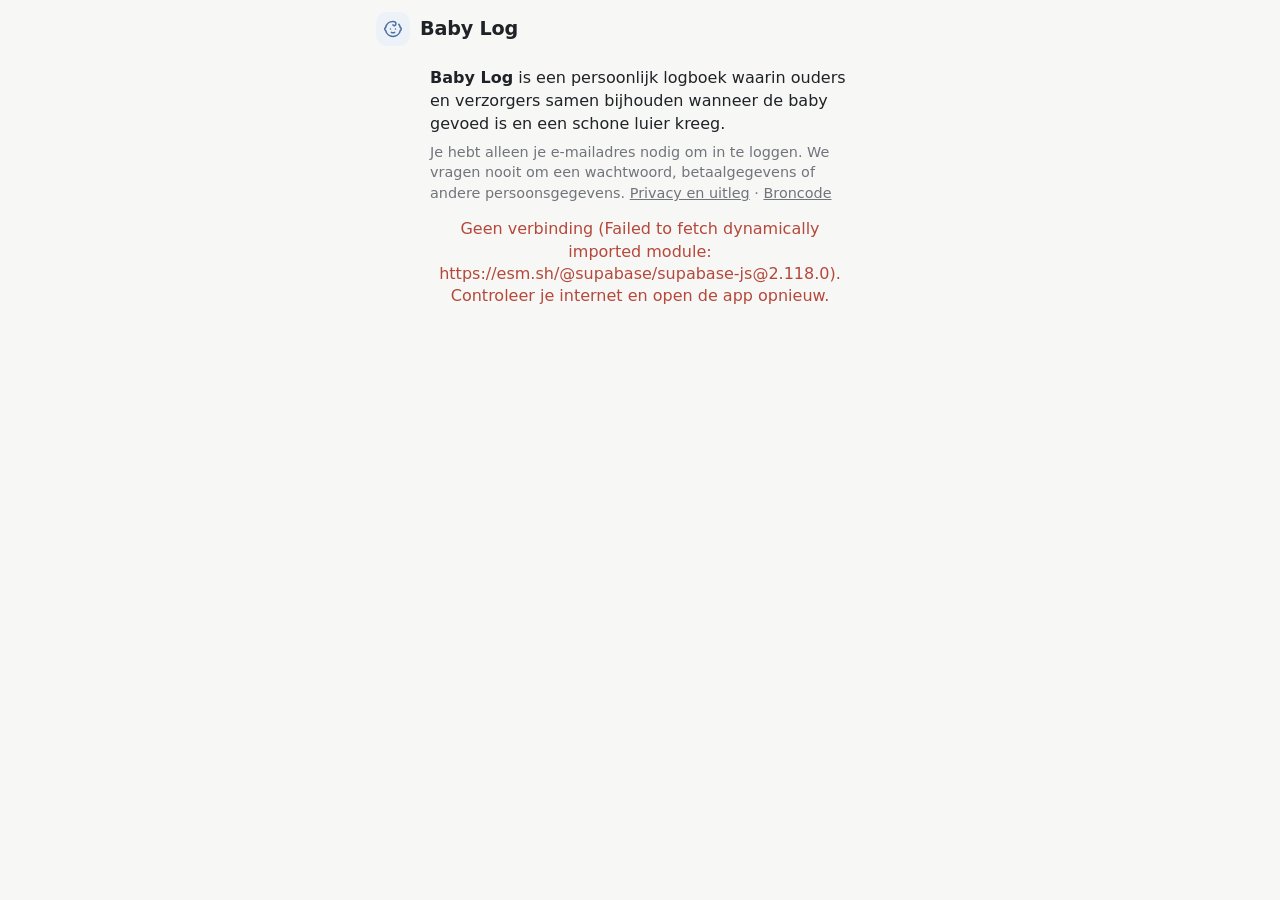
==== commit eca46889: "Merge remote-tracking branch 'origin/main' into claude/project-thread-430z4n" ====
--- a/index.html
+++ b/index.html
@@ -29,6 +29,9 @@
     <symbol id="i-chevron-right" viewBox="0 0 24 24"><path d="m9 18 6-6-6-6"/></symbol>
     <symbol id="i-history" viewBox="0 0 24 24"><path d="M3 12a9 9 0 1 0 9-9 9.75 9.75 0 0 0-6.74 2.74L3 8"/><path d="M3 3v5h5"/><path d="M12 7v5l4 2"/></symbol>
     <symbol id="i-bell" viewBox="0 0 24 24"><path d="M10.268 21a2 2 0 0 0 3.464 0"/><path d="M3.262 15.326A1 1 0 0 0 4 17h16a1 1 0 0 0 .74-1.673C19.41 13.956 18 12.499 18 8A6 6 0 0 0 6 8c0 4.499-1.411 5.956-2.738 7.326"/></symbol>
+    <symbol id="i-circle" viewBox="0 0 24 24"><circle cx="12" cy="12" r="9"/></symbol>
+    <symbol id="i-circle-check" viewBox="0 0 24 24"><circle cx="12" cy="12" r="9"/><path d="m8.5 12 2.5 2.5 4.5-5"/></symbol>
+    <symbol id="i-pipette" viewBox="0 0 24 24"><path d="m2 22 1-1h3l9-9"/><path d="M3 21v-3l9-9"/><path d="m15 6 3.4-3.4a2.1 2.1 0 1 1 3 3L18 9l.4.4a2.1 2.1 0 1 1-3 3l-3.8-3.8a2.1 2.1 0 1 1 3-3l.4.4Z"/></symbol>
     <symbol id="i-clock" viewBox="0 0 24 24"><circle cx="12" cy="12" r="10"/><polyline points="12 6 12 12 16 14"/></symbol>
   </svg>
   <header class="topbar">
@@ -109,6 +112,7 @@
       </article>
     </section>
     <div id="due-banner" class="due-banner" role="status" hidden><svg class="i" aria-hidden="true"><use href="#i-bell"/></svg><span id="due-text"></span></div>
+    <div id="vit-banner" class="due-banner" role="status" hidden><svg class="i" aria-hidden="true"><use href="#i-bell"/></svg><span id="vit-banner-text"></span></div>
 
     <section class="actions" aria-label="Iets loggen">
       <h2 class="section-title">Voeding</h2>
@@ -161,6 +165,9 @@
           <span class="pair"><svg class="i lg" aria-hidden="true"><use href="#i-droplet"/></svg><svg class="i lg" aria-hidden="true"><use href="#i-poop"/></svg></span><span>Beide</span>
         </button>
       </div>
+
+      <h2 class="section-title">Vitamines vandaag</h2>
+      <div class="vit-row" id="vit-today"></div>
     </section>
 
     <section class="day" aria-label="Dagoverzicht">
@@ -168,6 +175,10 @@
         <button class="icon-btn small" id="day-prev" aria-label="Vorige dag"><svg class="i" aria-hidden="true"><use href="#i-chevron-left"/></svg></button>
         <h2 id="day-title">Vandaag</h2>
         <button class="icon-btn small" id="day-next" aria-label="Volgende dag"><svg class="i" aria-hidden="true"><use href="#i-chevron-right"/></svg></button>
+      </div>
+      <div class="vit-day" id="vit-day-wrap" hidden>
+        <span class="row-label"><svg class="i" aria-hidden="true"><use href="#i-pipette"/></svg>Vitamines</span>
+        <div class="vit-row compact" id="vit-day"></div>
       </div>
       <div class="day-stats" id="day-stats"></div>
       <div class="day-bar" id="day-bar" aria-hidden="true"></div>
--- a/styles.css
+++ b/styles.css
@@ -303,3 +303,28 @@
 .day-bar .hour { position: absolute; top: 100%; font-size: .68rem; color: var(--muted); transform: translateX(-50%); margin-top: 3px; }
 .day-bar .hour:first-of-type { transform: none; }
 .entry .time small { display: block; font-weight: 400; color: var(--muted); font-size: .8rem; }
+
+/* ---------- vitamin K and D drops ---------- */
+:root { --vit: #7d6aa8; --vit-soft: #f1eef8; }
+@media (prefers-color-scheme: dark) { :root { --vit: #bcaee0; --vit-soft: #262233; } }
+.vit-row { display: grid; grid-template-columns: 1fr 1fr; gap: 10px; }
+.vit-btn {
+  display: flex; align-items: center; gap: 10px; text-align: left; min-height: 64px;
+  padding: 12px 14px; border-radius: var(--radius); border: 1.5px dashed var(--border);
+  background: var(--surface); color: var(--text); transition: transform .08s ease;
+}
+.vit-btn:active { transform: scale(.97); }
+.vit-btn .i { width: 26px; height: 26px; color: var(--muted); stroke-width: 1.6; }
+.vit-btn b { display: block; font-size: 1rem; }
+.vit-btn small { display: block; color: var(--muted); font-size: .82rem; font-weight: 400; }
+.vit-btn[aria-pressed="true"] { background: var(--vit-soft); border: 1.5px solid transparent; color: var(--vit); }
+.vit-btn[aria-pressed="true"] .i, .vit-btn[aria-pressed="true"] small { color: var(--vit); }
+.vit-btn.flash { animation: flash .5s ease; }
+.vit-row.compact .vit-btn { min-height: 52px; padding: 8px 12px; }
+.vit-row.compact .vit-btn .i { width: 22px; height: 22px; }
+.vit-day { display: grid; gap: 8px; margin-top: 12px; font-weight: 600; color: var(--muted); font-size: .9rem; }
+.due-banner .banner-actions { display: flex; flex-wrap: wrap; gap: 8px; margin-top: 8px; }
+.due-banner .banner-btn {
+  border: 0; border-radius: 10px; padding: 9px 14px;
+  background: var(--due); color: var(--surface); font-weight: 600; font-size: .88rem;
+}
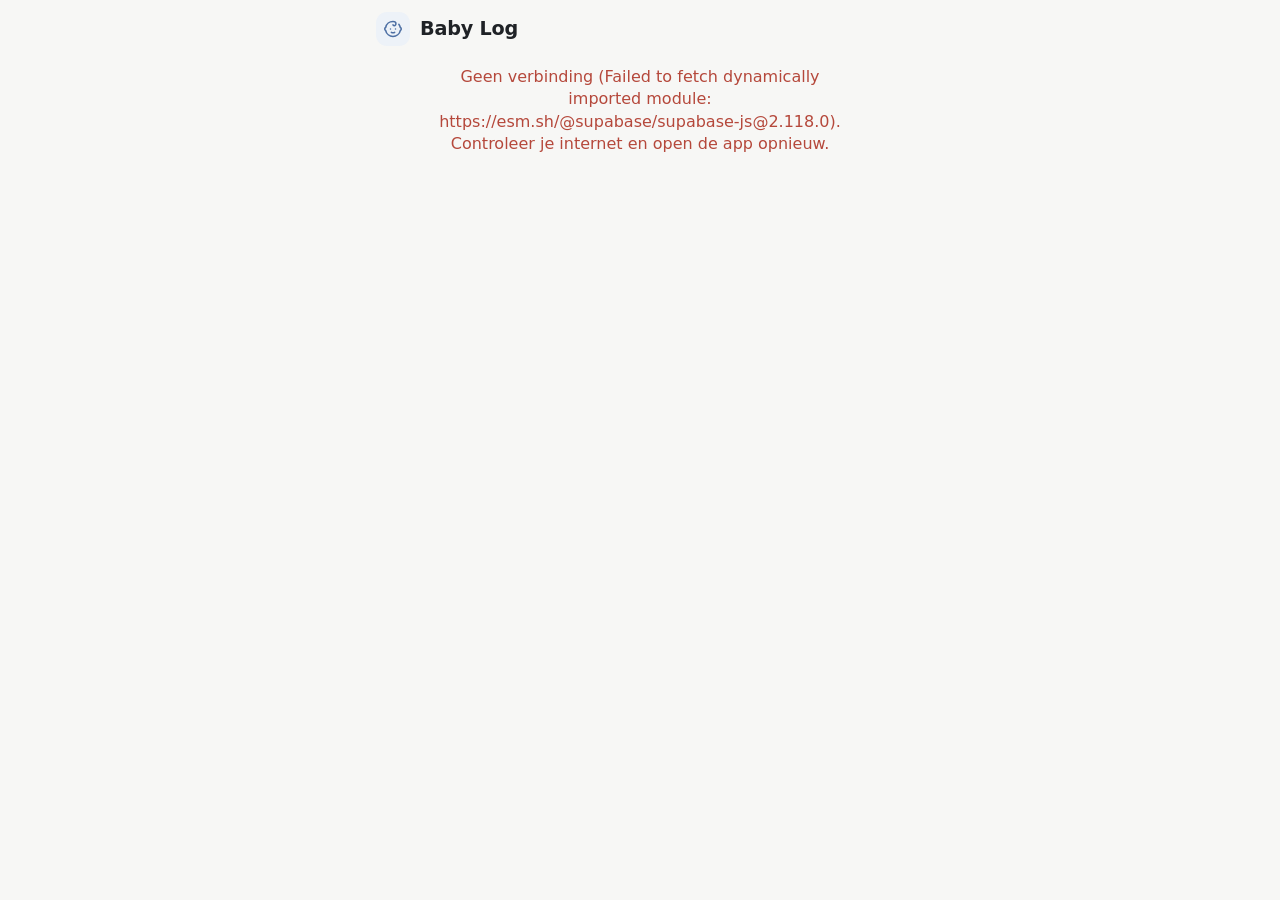
==== commit 42626be1: "Kies per fles moedermelk of kunstvoeding Segmented choice next to the bottle amount (live session an" ====
--- a/index.html
+++ b/index.html
@@ -3,8 +3,8 @@
 <head>
   <meta charset="utf-8">
   <meta name="viewport" content="width=device-width, initial-scale=1, viewport-fit=cover">
-  <title>Baby Log – samen voedingen en luiers van je baby bijhouden</title>
-  <meta name="description" content="Baby Log is een gratis, persoonlijk logboek voor ouders en verzorgers om samen voedingen en luiers van hun baby bij te houden. Geen wachtwoord, geen betaalgegevens.">
+  <title>Baby Log</title>
+  <meta name="description" content="Houd samen voedingen en luiers bij.">
   <meta name="theme-color" content="#f7f7f5" media="(prefers-color-scheme: light)">
   <meta name="theme-color" content="#131417" media="(prefers-color-scheme: dark)">
   <meta name="apple-mobile-web-app-capable" content="yes">
@@ -29,9 +29,6 @@
     <symbol id="i-chevron-right" viewBox="0 0 24 24"><path d="m9 18 6-6-6-6"/></symbol>
     <symbol id="i-history" viewBox="0 0 24 24"><path d="M3 12a9 9 0 1 0 9-9 9.75 9.75 0 0 0-6.74 2.74L3 8"/><path d="M3 3v5h5"/><path d="M12 7v5l4 2"/></symbol>
     <symbol id="i-bell" viewBox="0 0 24 24"><path d="M10.268 21a2 2 0 0 0 3.464 0"/><path d="M3.262 15.326A1 1 0 0 0 4 17h16a1 1 0 0 0 .74-1.673C19.41 13.956 18 12.499 18 8A6 6 0 0 0 6 8c0 4.499-1.411 5.956-2.738 7.326"/></symbol>
-    <symbol id="i-circle" viewBox="0 0 24 24"><circle cx="12" cy="12" r="9"/></symbol>
-    <symbol id="i-circle-check" viewBox="0 0 24 24"><circle cx="12" cy="12" r="9"/><path d="m8.5 12 2.5 2.5 4.5-5"/></symbol>
-    <symbol id="i-pipette" viewBox="0 0 24 24"><path d="m2 22 1-1h3l9-9"/><path d="M3 21v-3l9-9"/><path d="m15 6 3.4-3.4a2.1 2.1 0 1 1 3 3L18 9l.4.4a2.1 2.1 0 1 1-3 3l-3.8-3.8a2.1 2.1 0 1 1 3-3l.4.4Z"/></symbol>
     <symbol id="i-clock" viewBox="0 0 24 24"><circle cx="12" cy="12" r="10"/><polyline points="12 6 12 12 16 14"/></symbol>
   </svg>
   <header class="topbar">
@@ -45,18 +42,13 @@
   <section id="gate" class="gate" hidden aria-live="polite">
     <p id="gate-invite" class="gate-invite" hidden></p>
 
-    <div class="gate-about">
-      <p><b>Baby Log</b> is een persoonlijk logboek waarin ouders en verzorgers samen bijhouden wanneer de baby gevoed is en een schone luier kreeg.</p>
-      <p class="muted">Je hebt alleen je e-mailadres nodig om in te loggen. We vragen nooit om een wachtwoord, betaalgegevens of andere persoonsgegevens. <a href="privacy.html">Privacy en uitleg</a> · <a href="https://github.com/alexderuiter/baby-app" rel="noopener">Broncode</a></p>
-    </div>
-
     <form id="gate-signin" class="gate-card" hidden>
-      <h2>Inloggen bij Baby Log</h2>
-      <p class="muted">Vul je e-mailadres in. Je krijgt een e-mail met een inlogcode.</p>
+      <h2>Inloggen</h2>
+      <p class="muted">We mailen je een link om in te loggen. Geen wachtwoord nodig.</p>
       <label class="field">E-mailadres
         <input type="email" id="signin-email" required autocomplete="email" inputmode="email" placeholder="jij@voorbeeld.nl">
       </label>
-      <button class="primary">Stuur me een code</button>
+      <button class="primary">Stuur me een inloglink</button>
     </form>
 
     <form id="gate-code" class="gate-card" hidden>
@@ -112,7 +104,6 @@
       </article>
     </section>
     <div id="due-banner" class="due-banner" role="status" hidden><svg class="i" aria-hidden="true"><use href="#i-bell"/></svg><span id="due-text"></span></div>
-    <div id="vit-banner" class="due-banner" role="status" hidden><svg class="i" aria-hidden="true"><use href="#i-bell"/></svg><span id="vit-banner-text"></span></div>
 
     <section class="actions" aria-label="Iets loggen">
       <h2 class="section-title">Voeding</h2>
@@ -146,6 +137,7 @@
         <div class="bottle-row">
           <span class="row-label"><svg class="i" aria-hidden="true"><use href="#i-bottle"/></svg>Fles</span>
           <div class="chips" id="session-bottle-chips"></div>
+          <div class="seg" id="session-milk" role="group" aria-label="Soort melk"></div>
         </div>
         <div class="session-actions">
           <button class="secondary" id="session-cancel">Annuleren</button>
@@ -165,9 +157,6 @@
           <span class="pair"><svg class="i lg" aria-hidden="true"><use href="#i-droplet"/></svg><svg class="i lg" aria-hidden="true"><use href="#i-poop"/></svg></span><span>Beide</span>
         </button>
       </div>
-
-      <h2 class="section-title">Vitamines vandaag</h2>
-      <div class="vit-row" id="vit-today"></div>
     </section>
 
     <section class="day" aria-label="Dagoverzicht">
@@ -175,10 +164,6 @@
         <button class="icon-btn small" id="day-prev" aria-label="Vorige dag"><svg class="i" aria-hidden="true"><use href="#i-chevron-left"/></svg></button>
         <h2 id="day-title">Vandaag</h2>
         <button class="icon-btn small" id="day-next" aria-label="Volgende dag"><svg class="i" aria-hidden="true"><use href="#i-chevron-right"/></svg></button>
-      </div>
-      <div class="vit-day" id="vit-day-wrap" hidden>
-        <span class="row-label"><svg class="i" aria-hidden="true"><use href="#i-pipette"/></svg>Vitamines</span>
-        <div class="vit-row compact" id="vit-day"></div>
       </div>
       <div class="day-stats" id="day-stats"></div>
       <div class="day-bar" id="day-bar" aria-hidden="true"></div>
@@ -217,6 +202,7 @@
         </label>
       </div>
       <div class="chips" id="s-ml-chips"></div>
+      <div class="seg" id="s-milk" role="group" aria-label="Soort melk in de fles"></div>
       <fieldset class="tags">
         <legend>Hoe ging het?</legend>
         <div class="chips" id="s-tags-how"></div>
--- a/styles.css
+++ b/styles.css
@@ -173,9 +173,6 @@
 .gate-card .link-btn { justify-self: center; font-weight: 600; color: var(--muted); }
 .gate-invite { margin: 0; padding: 12px 16px; border-radius: 14px; background: var(--feed-soft); color: var(--feed); font-weight: 600; }
 .gate-error { margin: 0; color: var(--danger); text-align: center; }
-.gate-about { display: grid; gap: 6px; padding: 0 4px; }
-.gate-about p { margin: 0; line-height: 1.45; }
-.gate-about a { color: inherit; text-decoration: underline; }
 button:disabled { opacity: .6; cursor: default; }
 
 /* caregivers list in settings */
@@ -304,27 +301,16 @@
 .day-bar .hour:first-of-type { transform: none; }
 .entry .time small { display: block; font-weight: 400; color: var(--muted); font-size: .8rem; }
 
-/* ---------- vitamin K and D drops ---------- */
-:root { --vit: #7d6aa8; --vit-soft: #f1eef8; }
-@media (prefers-color-scheme: dark) { :root { --vit: #bcaee0; --vit-soft: #262233; } }
-.vit-row { display: grid; grid-template-columns: 1fr 1fr; gap: 10px; }
-.vit-btn {
-  display: flex; align-items: center; gap: 10px; text-align: left; min-height: 64px;
-  padding: 12px 14px; border-radius: var(--radius); border: 1.5px dashed var(--border);
-  background: var(--surface); color: var(--text); transition: transform .08s ease;
-}
-.vit-btn:active { transform: scale(.97); }
-.vit-btn .i { width: 26px; height: 26px; color: var(--muted); stroke-width: 1.6; }
-.vit-btn b { display: block; font-size: 1rem; }
-.vit-btn small { display: block; color: var(--muted); font-size: .82rem; font-weight: 400; }
-.vit-btn[aria-pressed="true"] { background: var(--vit-soft); border: 1.5px solid transparent; color: var(--vit); }
-.vit-btn[aria-pressed="true"] .i, .vit-btn[aria-pressed="true"] small { color: var(--vit); }
-.vit-btn.flash { animation: flash .5s ease; }
-.vit-row.compact .vit-btn { min-height: 52px; padding: 8px 12px; }
-.vit-row.compact .vit-btn .i { width: 22px; height: 22px; }
-.vit-day { display: grid; gap: 8px; margin-top: 12px; font-weight: 600; color: var(--muted); font-size: .9rem; }
-.due-banner .banner-actions { display: flex; flex-wrap: wrap; gap: 8px; margin-top: 8px; }
-.due-banner .banner-btn {
-  border: 0; border-radius: 10px; padding: 9px 14px;
-  background: var(--due); color: var(--surface); font-weight: 600; font-size: .88rem;
-}
+/* ---------- milk type per bottle (moedermelk / kunstvoeding) ---------- */
+.seg {
+  display: grid; grid-template-columns: 1fr 1fr; padding: 3px; gap: 3px;
+  background: var(--surface-2); border-radius: 12px;
+}
+.seg button {
+  border: 0; background: transparent; border-radius: 9px; padding: 9px 8px;
+  font-weight: 600; font-size: .9rem; color: var(--muted);
+}
+.seg button[aria-pressed="true"] { background: var(--surface); color: var(--feed); box-shadow: var(--shadow); }
+.stat.wide { grid-column: 1 / -1; padding: 8px 12px; }
+.stat.wide span { font-size: .85rem; }
+.stat.wide b { font-size: inherit; color: var(--text, inherit); }
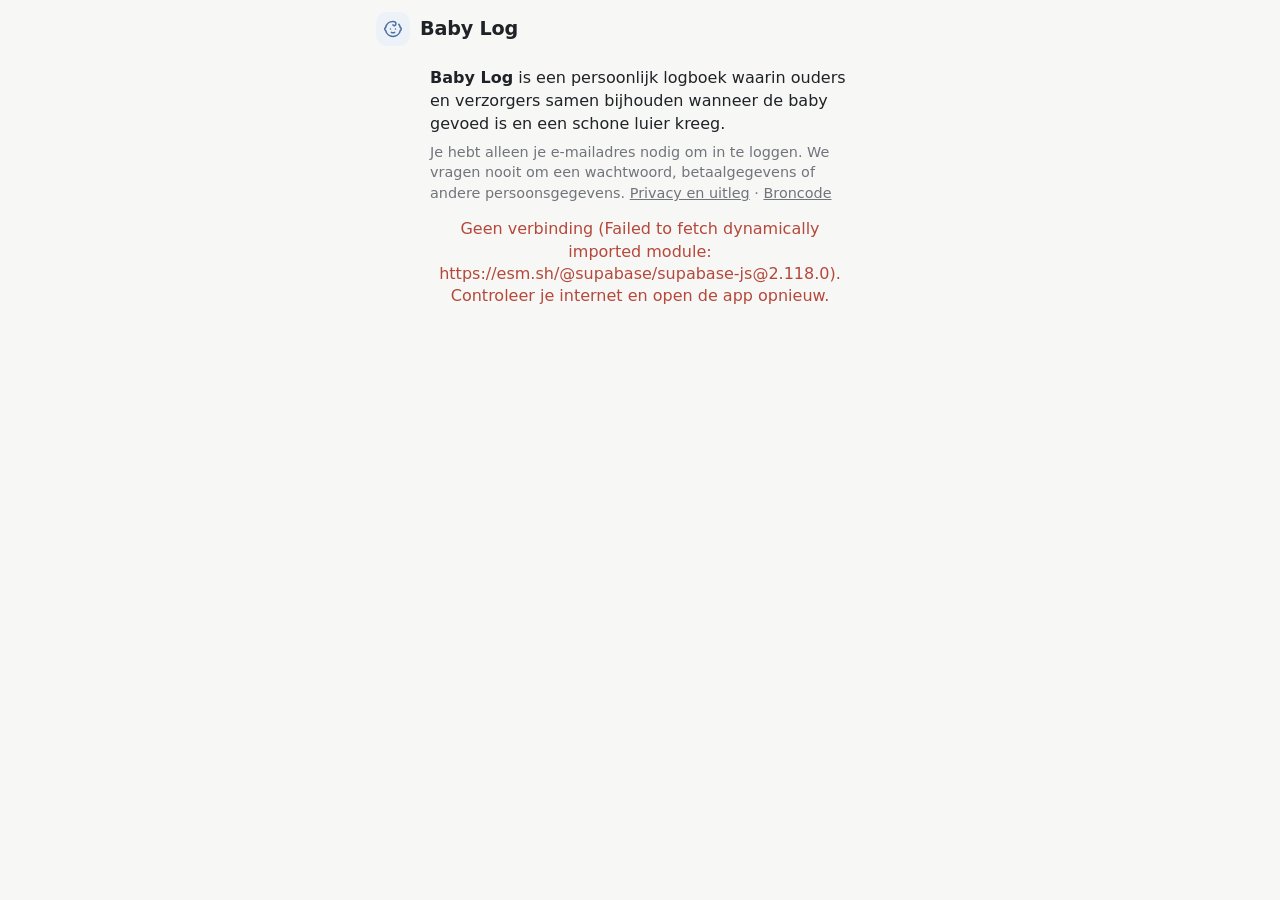
==== commit c8d03d63: "Merge main (vitamins) into milk type branch; bump sw.js to v11 Co-Authored-By: Claude Opus 5.5 <nore" ====
--- a/index.html
+++ b/index.html
@@ -3,8 +3,8 @@
 <head>
   <meta charset="utf-8">
   <meta name="viewport" content="width=device-width, initial-scale=1, viewport-fit=cover">
-  <title>Baby Log</title>
-  <meta name="description" content="Houd samen voedingen en luiers bij.">
+  <title>Baby Log – samen voedingen en luiers van je baby bijhouden</title>
+  <meta name="description" content="Baby Log is een gratis, persoonlijk logboek voor ouders en verzorgers om samen voedingen en luiers van hun baby bij te houden. Geen wachtwoord, geen betaalgegevens.">
   <meta name="theme-color" content="#f7f7f5" media="(prefers-color-scheme: light)">
   <meta name="theme-color" content="#131417" media="(prefers-color-scheme: dark)">
   <meta name="apple-mobile-web-app-capable" content="yes">
@@ -29,6 +29,9 @@
     <symbol id="i-chevron-right" viewBox="0 0 24 24"><path d="m9 18 6-6-6-6"/></symbol>
     <symbol id="i-history" viewBox="0 0 24 24"><path d="M3 12a9 9 0 1 0 9-9 9.75 9.75 0 0 0-6.74 2.74L3 8"/><path d="M3 3v5h5"/><path d="M12 7v5l4 2"/></symbol>
     <symbol id="i-bell" viewBox="0 0 24 24"><path d="M10.268 21a2 2 0 0 0 3.464 0"/><path d="M3.262 15.326A1 1 0 0 0 4 17h16a1 1 0 0 0 .74-1.673C19.41 13.956 18 12.499 18 8A6 6 0 0 0 6 8c0 4.499-1.411 5.956-2.738 7.326"/></symbol>
+    <symbol id="i-circle" viewBox="0 0 24 24"><circle cx="12" cy="12" r="9"/></symbol>
+    <symbol id="i-circle-check" viewBox="0 0 24 24"><circle cx="12" cy="12" r="9"/><path d="m8.5 12 2.5 2.5 4.5-5"/></symbol>
+    <symbol id="i-pipette" viewBox="0 0 24 24"><path d="m2 22 1-1h3l9-9"/><path d="M3 21v-3l9-9"/><path d="m15 6 3.4-3.4a2.1 2.1 0 1 1 3 3L18 9l.4.4a2.1 2.1 0 1 1-3 3l-3.8-3.8a2.1 2.1 0 1 1 3-3l.4.4Z"/></symbol>
     <symbol id="i-clock" viewBox="0 0 24 24"><circle cx="12" cy="12" r="10"/><polyline points="12 6 12 12 16 14"/></symbol>
   </svg>
   <header class="topbar">
@@ -42,13 +45,18 @@
   <section id="gate" class="gate" hidden aria-live="polite">
     <p id="gate-invite" class="gate-invite" hidden></p>
 
+    <div class="gate-about">
+      <p><b>Baby Log</b> is een persoonlijk logboek waarin ouders en verzorgers samen bijhouden wanneer de baby gevoed is en een schone luier kreeg.</p>
+      <p class="muted">Je hebt alleen je e-mailadres nodig om in te loggen. We vragen nooit om een wachtwoord, betaalgegevens of andere persoonsgegevens. <a href="privacy.html">Privacy en uitleg</a> · <a href="https://github.com/alexderuiter/baby-app" rel="noopener">Broncode</a></p>
+    </div>
+
     <form id="gate-signin" class="gate-card" hidden>
-      <h2>Inloggen</h2>
-      <p class="muted">We mailen je een link om in te loggen. Geen wachtwoord nodig.</p>
+      <h2>Inloggen bij Baby Log</h2>
+      <p class="muted">Vul je e-mailadres in. Je krijgt een e-mail met een inlogcode.</p>
       <label class="field">E-mailadres
         <input type="email" id="signin-email" required autocomplete="email" inputmode="email" placeholder="jij@voorbeeld.nl">
       </label>
-      <button class="primary">Stuur me een inloglink</button>
+      <button class="primary">Stuur me een code</button>
     </form>
 
     <form id="gate-code" class="gate-card" hidden>
@@ -104,6 +112,7 @@
       </article>
     </section>
     <div id="due-banner" class="due-banner" role="status" hidden><svg class="i" aria-hidden="true"><use href="#i-bell"/></svg><span id="due-text"></span></div>
+    <div id="vit-banner" class="due-banner" role="status" hidden><svg class="i" aria-hidden="true"><use href="#i-bell"/></svg><span id="vit-banner-text"></span></div>
 
     <section class="actions" aria-label="Iets loggen">
       <h2 class="section-title">Voeding</h2>
@@ -157,6 +166,9 @@
           <span class="pair"><svg class="i lg" aria-hidden="true"><use href="#i-droplet"/></svg><svg class="i lg" aria-hidden="true"><use href="#i-poop"/></svg></span><span>Beide</span>
         </button>
       </div>
+
+      <h2 class="section-title">Vitamines vandaag</h2>
+      <div class="vit-row" id="vit-today"></div>
     </section>
 
     <section class="day" aria-label="Dagoverzicht">
@@ -164,6 +176,10 @@
         <button class="icon-btn small" id="day-prev" aria-label="Vorige dag"><svg class="i" aria-hidden="true"><use href="#i-chevron-left"/></svg></button>
         <h2 id="day-title">Vandaag</h2>
         <button class="icon-btn small" id="day-next" aria-label="Volgende dag"><svg class="i" aria-hidden="true"><use href="#i-chevron-right"/></svg></button>
+      </div>
+      <div class="vit-day" id="vit-day-wrap" hidden>
+        <span class="row-label"><svg class="i" aria-hidden="true"><use href="#i-pipette"/></svg>Vitamines</span>
+        <div class="vit-row compact" id="vit-day"></div>
       </div>
       <div class="day-stats" id="day-stats"></div>
       <div class="day-bar" id="day-bar" aria-hidden="true"></div>
--- a/styles.css
+++ b/styles.css
@@ -173,6 +173,9 @@
 .gate-card .link-btn { justify-self: center; font-weight: 600; color: var(--muted); }
 .gate-invite { margin: 0; padding: 12px 16px; border-radius: 14px; background: var(--feed-soft); color: var(--feed); font-weight: 600; }
 .gate-error { margin: 0; color: var(--danger); text-align: center; }
+.gate-about { display: grid; gap: 6px; padding: 0 4px; }
+.gate-about p { margin: 0; line-height: 1.45; }
+.gate-about a { color: inherit; text-decoration: underline; }
 button:disabled { opacity: .6; cursor: default; }
 
 /* caregivers list in settings */
@@ -314,3 +317,28 @@
 .stat.wide { grid-column: 1 / -1; padding: 8px 12px; }
 .stat.wide span { font-size: .85rem; }
 .stat.wide b { font-size: inherit; color: var(--text, inherit); }
+
+/* ---------- vitamin K and D drops ---------- */
+:root { --vit: #7d6aa8; --vit-soft: #f1eef8; }
+@media (prefers-color-scheme: dark) { :root { --vit: #bcaee0; --vit-soft: #262233; } }
+.vit-row { display: grid; grid-template-columns: 1fr 1fr; gap: 10px; }
+.vit-btn {
+  display: flex; align-items: center; gap: 10px; text-align: left; min-height: 64px;
+  padding: 12px 14px; border-radius: var(--radius); border: 1.5px dashed var(--border);
+  background: var(--surface); color: var(--text); transition: transform .08s ease;
+}
+.vit-btn:active { transform: scale(.97); }
+.vit-btn .i { width: 26px; height: 26px; color: var(--muted); stroke-width: 1.6; }
+.vit-btn b { display: block; font-size: 1rem; }
+.vit-btn small { display: block; color: var(--muted); font-size: .82rem; font-weight: 400; }
+.vit-btn[aria-pressed="true"] { background: var(--vit-soft); border: 1.5px solid transparent; color: var(--vit); }
+.vit-btn[aria-pressed="true"] .i, .vit-btn[aria-pressed="true"] small { color: var(--vit); }
+.vit-btn.flash { animation: flash .5s ease; }
+.vit-row.compact .vit-btn { min-height: 52px; padding: 8px 12px; }
+.vit-row.compact .vit-btn .i { width: 22px; height: 22px; }
+.vit-day { display: grid; gap: 8px; margin-top: 12px; font-weight: 600; color: var(--muted); font-size: .9rem; }
+.due-banner .banner-actions { display: flex; flex-wrap: wrap; gap: 8px; margin-top: 8px; }
+.due-banner .banner-btn {
+  border: 0; border-radius: 10px; padding: 9px 14px;
+  background: var(--due); color: var(--surface); font-weight: 600; font-size: .88rem;
+}
